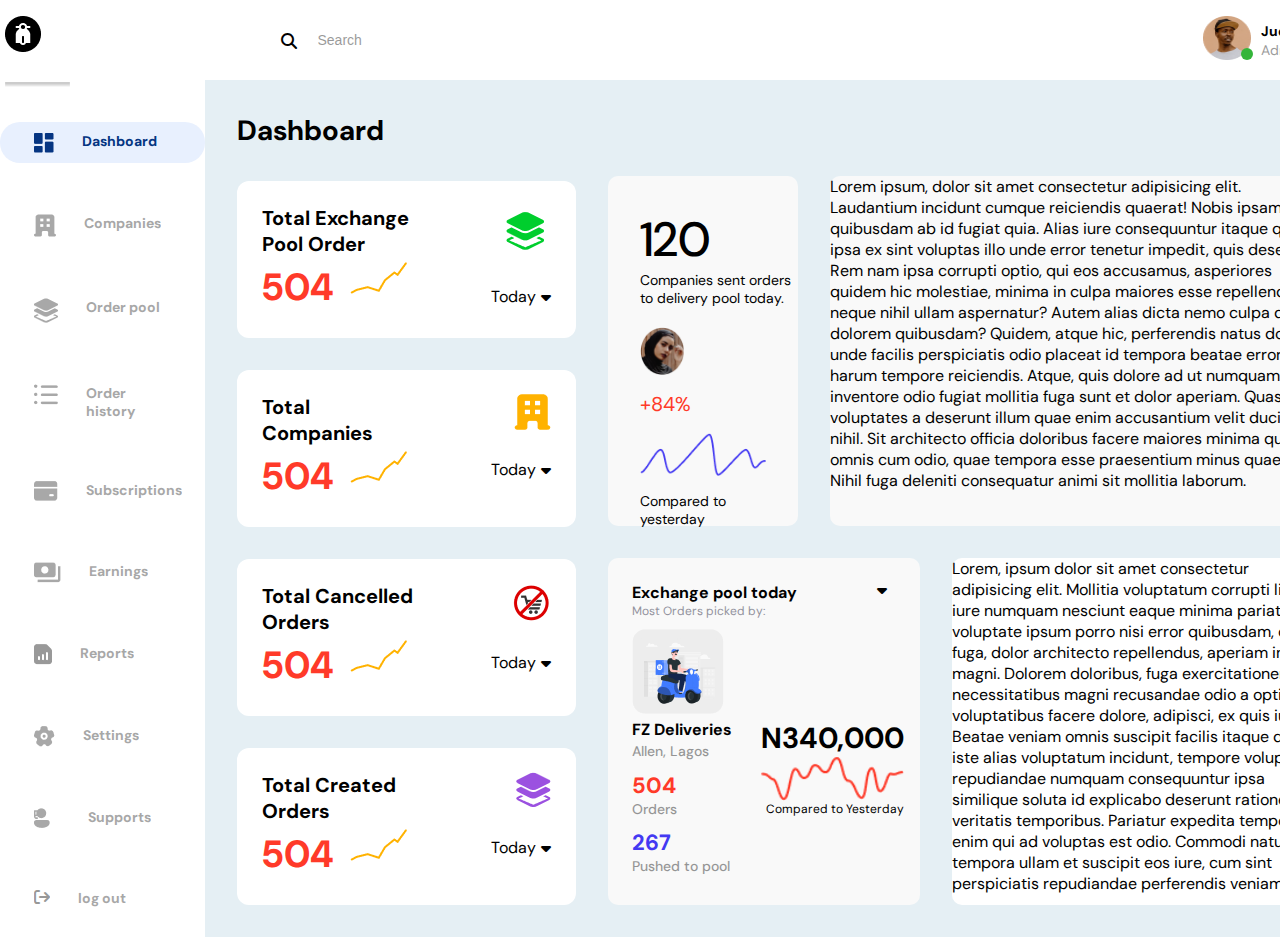
==== dashboard.html @ c1698dd9 "dms app" ====
<!DOCTYPE html>
<html lang="en">
  <head>
    <meta charset="UTF-8" />
    <meta name="viewport" content="width=device-width, initial-scale=1.0" />
    <title>Dashboard</title>
    <link
      href="https://fonts.googleapis.com/css2?family=DM+Sans:opsz,wght@9..40,100;9..40,200;9..40,300;9..40,400;9..40,500;9..40,600;9..40,700;9..40,800;9..40,900;9..40,1000&display=swap"
      rel="stylesheet"
    />
    <link
      rel="stylesheet"
      href="https://cdnjs.cloudflare.com/ajax/libs/font-awesome/6.4.2/css/all.min.css"
    />
    <link rel="stylesheet" href="./dashboard.css" />
  </head>
  <body>
    <!-- NAVIGATION SECTION  -->
    <nav class="nav-container">
      <img src="./images/Logo.png" alt="Dms" class="logo" />
      <img src="./images/Dashboard line.png" alt="" class="line" />
      <section>
        <span style="background-color: #e8f0fe">
          <img src="./images/Dashboard icon.png" alt="" />
          <a href="" style="color: #053582; opacity: 1">Dashboard</a>
        </span>
        <span>
          <img src="./images/Companies Icon.png" alt="" />
          <a href="">Companies</a>
        </span>
        <span>
          <img src="./images/order pool icon.png" alt="" />
          <a href="">Order pool</a>
        </span>
        <span>
          <img src="./images/order history.png" alt="" />
          <a href="">Order history</a>
        </span>
        <span>
          <img src="./images/subscription icon.png" alt="" />
          <a href="">Subscriptions</a>
        </span>
        <span>
          <img src="./images/earnings icon.png" alt="" />
          <a href="">Earnings</a>
        </span>
        <span>
          <img src="./images/reports icon.png" alt="" />
          <a href="">Reports</a>
        </span>
        <span>
          <img src="./images/settings icon.png" alt="" />
          <a href="">Settings</a>
        </span>
        <span>
          <img src="./images/supports icon.png" alt="" />
          <a href="">Supports</a>
        </span>
        <span>
          <div class="fa-solid fa-arrow-right-from-bracket"></div>
          <a href="./index.html">log out</a>
        </span>
      </section>
    </nav>
    <!-- NAVIGATION SECTION  -->

    <section class="work">
      <!-- SEARCH BAR -->
      <header class="search-container">
        <form class="search">
          <span class="fa-solid fa-magnifying-glass"></span>
          <input type="search" placeholder="Search" />
        </form>
        <section class="jude-adam">
          <main>
            <img src="./images/jude adam.png" alt="" />
            <span class="indicator"></span>
          </main>
          <div>
            <h2>Jude Adam</h2>
            <p>Admin</p>
          </div>
        </section>
      </header>
      <!-- SEARCH BAR -->

      <!-- DASHBOARD -->
      <main class="card-container">
        <section class="left-card-container">
          <h2 style="font-size: 28px; font-weight: 700">Dashboard</h2>
          <section class="left-card">
            <div class="TEPO">
              <h4>Total Exchange Pool Order</h4>
              <div>
                <h1>504</h1>
                <img src="./images/orange  graphline.png" alt="" />
              </div>
            </div>
            <div class="graph">
              <img src="./images/first card icon.png" alt="" />
              <div>
                <p>Today</p>
                <span class="fa-solid fa-caret-down"></span>
              </div>
            </div>
          </section>
          <section class="left-card">
            <div class="TEPO">
              <h4>Total Companies</h4>
              <div>
                <h1>504</h1>
                <img src="./images/orange  graphline.png" alt="" />
              </div>
            </div>
            <div class="graph">
              <img src="./images/Second card icon.png " alt="" />
              <div>
                <p>Today</p>
                <span class="fa-solid fa-caret-down"></span>
              </div>
            </div>
          </section>
          <section class="left-card">
            <div class="TEPO">
              <h4>Total Cancelled Orders</h4>
              <div>
                <h1>504</h1>
                <img src="./images/orange  graphline.png" alt="" />
              </div>
            </div>
            <div class="graph">
              <img src="./images/Third card icon.png" alt="" />
              <div>
                <p>Today</p>
                <span class="fa-solid fa-caret-down"></span>
              </div>
            </div>
          </section>
          <section class="left-card">
            <div class="TEPO">
              <h4>Total Created Orders</h4>
              <div>
                <h1>504</h1>
                <img src="./images/orange  graphline.png" alt="" />
              </div>
            </div>
            <div class="graph">
              <img src="./images/Fourth card icon.png" alt="" />
              <div>
                <p>Today</p>
                <span class="fa-solid fa-caret-down"></span>
              </div>
            </div>
          </section>
        </section>
        <section class="right-card-container">
          <section class="top-right-card-container">
            <section class="top-right-card-1">
              <div>
                <h1>120</h1>
                <p class="f-text">
                  Companies sent orders to delivery pool today.
                </p>
              </div>
              <img src="./images/hijabi girl.png" alt="" class="pic" />
              <a href="" class="percentage">+84%</a>
              <img src="./images/blue graph line.png" alt="" />
              <p class="l-text">Compared to yesterday</p>
            </section>
            <section class="top-right-card-2">
              Lorem ipsum, dolor sit amet consectetur adipisicing elit.
              Laudantium incidunt cumque reiciendis quaerat! Nobis ipsam
              quibusdam ab id fugiat quia. Alias iure consequuntur itaque quos,
              ipsa ex sint voluptas illo unde error tenetur impedit, quis
              deserunt. Rem nam ipsa corrupti optio, qui eos accusamus,
              asperiores quidem hic molestiae, minima in culpa maiores esse
              repellendus neque nihil ullam aspernatur? Autem alias dicta nemo
              culpa quae dolorem quibusdam? Quidem, atque hic, perferendis natus
              dolore unde facilis perspiciatis odio placeat id tempora beatae
              error harum tempore reiciendis. Atque, quis dolore ad ut numquam
              inventore odio fugiat mollitia fuga sunt et dolor aperiam. Quasi
              voluptates a deserunt illum quae enim accusantium velit ducimus
              nihil. Sit architecto officia doloribus facere maiores minima quo,
              omnis cum odio, quae tempora esse praesentium minus quaerat. Nihil
              fuga deleniti consequatur animi sit mollitia laborum.
            </section>
          </section>
          <main class="bottom-right-card-container">
            <section class="bottom-right-card-1">
              <div class="first-part">
                <div>
                  <h3>Exchange pool today</h3>
                  <p>Most Orders picked by:</p>
                </div>
                <span class="fa-solid fa-caret-down"></span>
              </div>
              <div class="second-part">
                <img src="./images/bike man.png" alt="" />
                <h3>FZ Deliveries</h3>
                <small>Allen, Lagos</small>
              </div>
              <div class="third-part">
                <h1>504</h1>
                <p>Orders</p>
              </div>
              <div class="fourth-part">
                <h1>267</h1>
                <p>Pushed to pool</p>
              </div>
              <div class="fifth-part">
                <h1>N340,000</h1>
                <img src="./images/red graphline.png" alt="">
                <p>Compared to Yesterday</p>
              </div>
            </section>
            <section class="bottom-right-card-2">
              Lorem, ipsum dolor sit amet consectetur adipisicing elit. Mollitia
              voluptatum corrupti libero iure numquam nesciunt eaque minima
              pariatur odit voluptate ipsum porro nisi error quibusdam, quasi
              fuga, dolor architecto repellendus, aperiam impedit magni. Dolorem
              doloribus, fuga exercitationem necessitatibus magni recusandae
              odio a optio nam voluptatibus facere dolore, adipisci, ex quis
              iusto? Beatae veniam omnis suscipit facilis itaque dolor iste
              alias voluptatum incidunt, tempore voluptatem repudiandae numquam
              consequuntur ipsa similique soluta id explicabo deserunt ratione
              veritatis temporibus. Pariatur expedita tempore enim qui ad
              voluptas est odio. Commodi natus tempora ullam et suscipit eos
              iure, cum sint perspiciatis repudiandae perferendis veniam vero?
            </section>
          </main>
        </section>
        <!-- DASHBOARD -->
      </main>
    </section>
  </body>
</html>
---- dashboard.css ----
* {
  margin: 0;
  padding: 0;
  box-sizing: border-box;
}
body {
  background: #e5eff4;
  display: flex;
  font-family: "DM Sans", sans-serif;
}
a {
  text-decoration: none;
  color: inherit;
}
.nav-container {
  display: flex;
  flex-direction: column;
flex: 20%; 
  /* height: 100vh; */
  gap: 30px;
  background-color: #fff;
  position: sticky;
  top: 0;
}
.nav-container div{
  color: #000;
  opacity: .4;
}
.logo {
  width: 36px;
  height: 36px;
  margin-left: 5px;
  margin-top: 1rem;
}
.line {
  width: 70px;
  height: 10px;
  padding-left: 5px;
}
.nav-container section {
  display: flex;
  flex-direction: column;
  display: flex;
  width: 205px;
  height: 691.877px;
  flex-direction: column;
  align-items: flex-start;
  gap: 41px;
}
.nav-container span {
  display: flex;
  width: 205px;
  padding: 10px 34px;
  align-items: flex-start;
  gap: 28px;
  border-radius: 20.028px;
}
.nav-container a {
  display: flex;
  align-items: center;
  font-size: 14px;
  font-weight: 700;
  opacity: 0.4;
  color: #252525;
}
.work {
  display: flex;
  flex: 80%;
  flex-direction: column;
}
.search-container {
  background-color: #fff;
  display: flex;
  /* width: 1403px; */
  padding: 14px 14px 14px 37px;
  align-items: center;
  gap: 670px;
  height: 80px;
  position: sticky;
  top: 0;
}
.search {
  display: flex;
  width: 291px;
  justify-content: center;
  align-items: center;
  gap: 13px;
}
.search span {
  width: 24px;
  height: 24px;
  color: #000000;
  margin-top: 10px;
}
.search input {
  border: none;
}
::placeholder {
  font-size: 14px;
  font-weight: 400;
  color: #000;
  opacity: 0.4;
}
.jude-adam img {
  width: 48px;
  height: 44px;
}
.jude-adam {
  display: flex;
  width: 135px;
  align-items: center;
  gap: 10px;
  position: relative;
}
.indicator {
  border-radius: 50%;
  background-color: #34b53a;
  width: 12px;
  height: 12px;
position: absolute;
right: 5.3rem;
top: 2rem;
}
.jude-adam div {
  display: flex;
  width: 77px;
  flex-direction: column;
  align-items: flex-start;
  gap: 1px;
}
.jude-adam h2 {
  font-size: 14px;
  font-weight: 700;
  color: #000;
}
.jude-adam p {
  font-size: 14px;
  font-weight: 400;
  color: #000;
  opacity: 0.4;
}
.card-container {
  padding: 2rem;
  display: flex;
  gap: 2rem;
}

.left-card-container {
  display: flex;
  flex-direction: column;
  gap: 2rem;
  flex: 20%;
}
.left-card {
  background-color: #fff;
  border-radius: 12px;
  display: flex;
  height: 157px;
  padding: 24px 25px;
  align-items: flex-start;
  gap: 77px;
}
.TEPO {
  display: flex;
  width: 152px;
  flex-direction: column;
  align-items: flex-start;
  gap: 5px;
}
.TEPO h4 {
  font-size: 20px;
  font-weight: 700;
}
.TEPO div {
  display: flex;
  width: 145px;
  height: 49px;
  flex-direction: row;
  align-items: flex-start;
  gap: 4px;
}
.TEPO h1 {
  width: 84px;
  font-size: 38px;
  font-weight: 700;
  color: #ff3a29;
}
.graph {
  display: flex;
  flex-direction: column;
  align-items: flex-end;
  gap: 29px;
}
.graph div {
  display: flex;
  align-items: center;
  gap: 5px;
}
.right-card-container {
  flex: 80%;
  display: flex;
  flex-direction: column;
  gap: 2rem;
  margin-top: 4rem;
}
.top-right-card-container {
  display: flex;
  flex-direction: row;
  gap: 2rem;
}
.top-right-card-1 {
  width: 190px;
  height: 350px;
  display: flex;
  flex-direction: column;
  border-radius: 10px;
  background-color: #f9f9f9;
  padding: 2rem;
  gap: 1rem;

}
.top-right-card-1 h1 {
  font-size: 48px;
  font-weight: 500;
}
.f-text {
  width: 152px;
  height: 40px;
  font-size: 14px;
  font-weight: 400;
}
.l-text {
  width: 154px;
  height: 21.688px;
  font-size: 14px;
  font-weight: 400;
}
.pic {
  width: 44px;
  height: 47.712px;
}
.percentage {
  font-size: 20px;
  font-weight: 400;
  color: #ff3a29;
  width: 52px;
  height: 28.194px;
}
.top-right-card-2 {
  background-color: #f9f9f9;
  width: 500px;
  height: 350px;
  border-radius: 10px;
}
.bottom-right-card-container{
display: flex;
gap: 2rem;
}
.bottom-right-card-1{
  display: flex;
  flex-direction: column;
flex: 45%;
gap: 10px;
border-radius: 10px;
  background: #F9F9F9;
  height: 347px;
  padding: 1.5rem;
  position: relative;
}
.bottom-right-card-2{
flex: 55%;
border-radius: 10px;
background-color: #fff;
}
.first-part{
  display: flex;
  flex-direction: row;
  justify-content: flex-start;
  gap: 5rem;
}
.first-part div{
display: flex;
flex-direction: column;
}
.first-part h3{
  color:#000;
    font-size: 16px;
    font-weight: 700;
}
.first-part p{
  color:#92929D;
    font-size: 12px;
    font-weight: 400;
}
.second-part h3{
color:#000;
  font-size: 16px;
  font-weight: 700;
}
.second-part small{
color:#000;
  font-size: 14px;
  font-weight: 500;
  opacity: 0.4;
}
.third-part h1{
color: #FF3A29;
  font-size: 22px;
  font-weight: 700;
}
.third-part p{
color: #000;
  font-size: 14px;
  font-weight: 500;
opacity: 0.4;
}
.fourth-part h1{
color:#4339F2;
  font-size: 22px;
  font-weight: 700;
}
.fourth-part p{
color:#000;
  font-size: 14px;
  font-weight: 500;
  opacity: 0.4;
}
.fifth-part{
  display: flex;
  flex-direction: column;
position: absolute;
bottom: 5.5rem;
right: 1rem;
}
.fifth-part h1{
color: #000;
  font-size: 29px;
  font-weight: 700;
}
.fifth-part p{
color: #000;
  text-align: right;
  font-size: 12px;
  font-weight: 400;
}

@media (max-width:j) {
  
}
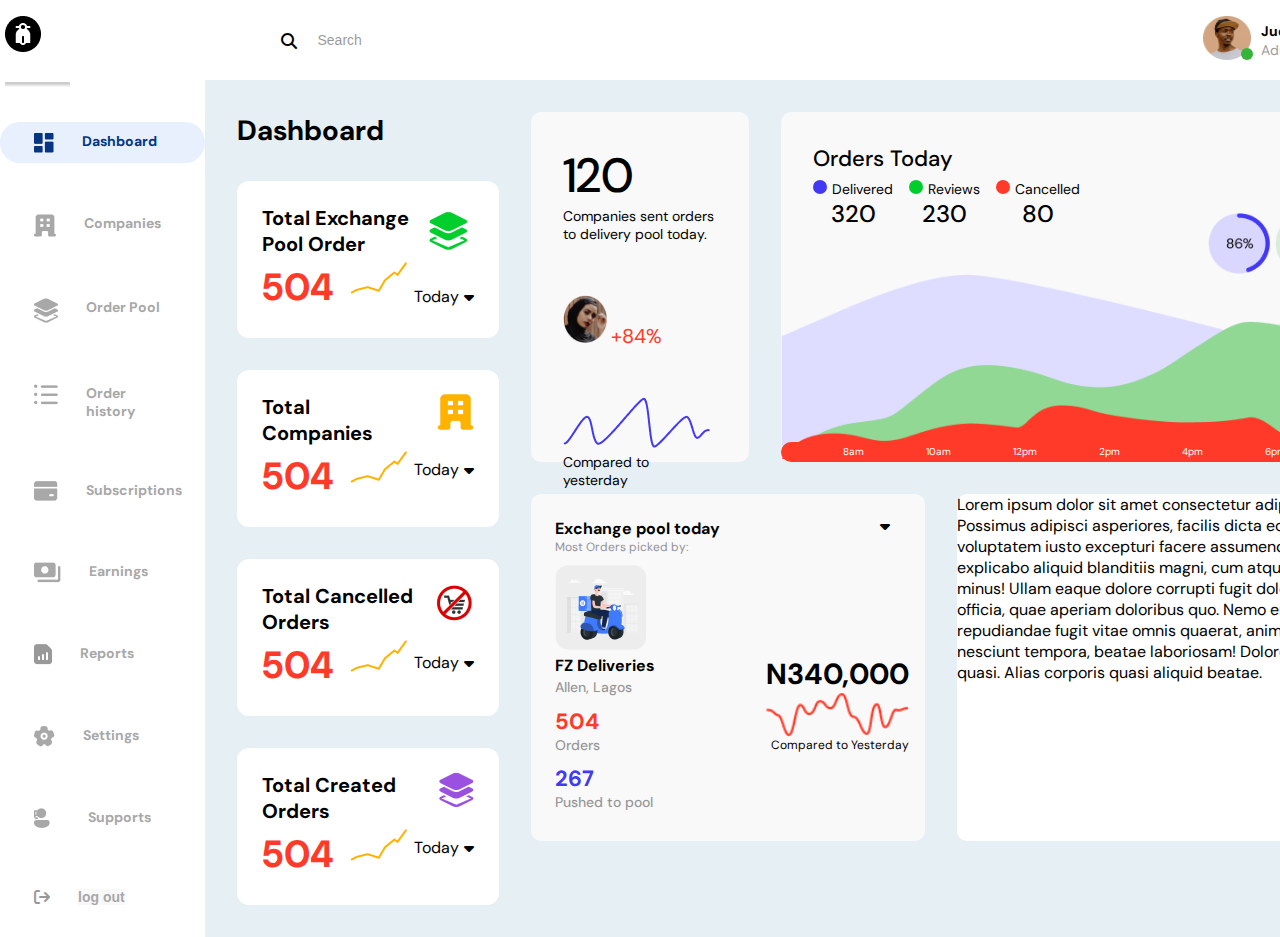
==== commit 6ef40c64: "dashboard responsiveness" ====
--- a/dashboard.html
+++ b/dashboard.html
@@ -19,7 +19,7 @@
     <nav class="nav-container">
       <img src="./images/Logo.png" alt="Dms" class="logo" />
       <img src="./images/Dashboard line.png" alt="" class="line" />
-      <section>
+      <section class="sidebar">
         <span style="background-color: #e8f0fe">
           <img src="./images/Dashboard icon.png" alt="" />
           <a href="" style="color: #053582; opacity: 1">Dashboard</a>
@@ -30,7 +30,7 @@
         </span>
         <span>
           <img src="./images/order pool icon.png" alt="" />
-          <a href="">Order pool</a>
+          <a href="">Order Pool</a>
         </span>
         <span>
           <img src="./images/order history.png" alt="" />
@@ -58,7 +58,7 @@
         </span>
         <span>
           <div class="fa-solid fa-arrow-right-from-bracket"></div>
-          <a href="./index.html">log out</a>
+          <button type="button" id="logout">log out</button>
         </span>
       </section>
     </nav>
@@ -85,6 +85,7 @@
       <!-- SEARCH BAR -->
 
       <!-- DASHBOARD -->
+
       <main class="card-container">
         <section class="left-card-container">
           <h2 style="font-size: 28px; font-weight: 700">Dashboard</h2>
@@ -162,29 +163,92 @@
                   Companies sent orders to delivery pool today.
                 </p>
               </div>
-              <img src="./images/hijabi girl.png" alt="" class="pic" />
-              <a href="" class="percentage">+84%</a>
-              <img src="./images/blue graph line.png" alt="" />
-              <p class="l-text">Compared to yesterday</p>
+
+              <div>
+                <img src="./images/hijabi girl.png" alt="" class="pic" />
+                <a href="" class="percentage">+84%</a>
+              </div>
+              <div>
+                <img
+                  class="bluegraph"
+                  src="./images/blue graph line.png"
+                  alt=""
+                />
+                <p class="l-text">Compared to yesterday</p>
+              </div>
             </section>
             <section class="top-right-card-2">
-              Lorem ipsum, dolor sit amet consectetur adipisicing elit.
-              Laudantium incidunt cumque reiciendis quaerat! Nobis ipsam
-              quibusdam ab id fugiat quia. Alias iure consequuntur itaque quos,
-              ipsa ex sint voluptas illo unde error tenetur impedit, quis
-              deserunt. Rem nam ipsa corrupti optio, qui eos accusamus,
-              asperiores quidem hic molestiae, minima in culpa maiores esse
-              repellendus neque nihil ullam aspernatur? Autem alias dicta nemo
-              culpa quae dolorem quibusdam? Quidem, atque hic, perferendis natus
-              dolore unde facilis perspiciatis odio placeat id tempora beatae
-              error harum tempore reiciendis. Atque, quis dolore ad ut numquam
-              inventore odio fugiat mollitia fuga sunt et dolor aperiam. Quasi
-              voluptates a deserunt illum quae enim accusantium velit ducimus
-              nihil. Sit architecto officia doloribus facere maiores minima quo,
-              omnis cum odio, quae tempora esse praesentium minus quaerat. Nihil
-              fuga deleniti consequatur animi sit mollitia laborum.
-            </section>
-          </section>
+              <section class="trc2-content">
+                <section class="top-trc">
+                  <section class="top-left-trc">
+                    <h2>Orders Today</h2>
+                    <div class="tn">
+                      <div class="tn-child">
+                        <span class="cc">
+                          <span class="round1"></span>
+                          <p>Delivered</p>
+                        </span>
+                        <h2>320</h2>
+                      </div>
+                      <div class="tn-child">
+                        <span class="cc">
+                          <span class="round2"></span>
+                          <p>Reviews</p>
+                        </span>
+                        <h2>230</h2>
+                      </div>
+                      <div class="tn-child">
+                        <span class="cc">
+                          <span class="round3"></span>
+                          <p>Cancelled</p>
+                        </span>
+                        <h2>80</h2>
+                      </div>
+                    </div>
+                  </section>
+                  <section class="top-right-trc">
+                    <div>
+                      <p>Daily</p>
+                      <span class="fa-solid fa-caret-down"> </span>
+                    </div>
+                    <div class="images">
+                      <img src="./images/percentage circle1.png " alt="" />
+                      <img src="./images/percentage circle2.png " alt="" />
+                      <img src="./images/percentage circle3.png " alt="" />
+                    </div>
+                  </section>
+                </section>
+
+                <section class="bottom-trc">
+                  <img src="./images/graph hills.png" alt="" />
+                  <ul class="time">
+                    <ol>
+                      8am
+                    </ol>
+                    <ol>
+                      10am
+                    </ol>
+                    <ol>
+                      12pm
+                    </ol>
+                    <ol>
+                      2pm
+                    </ol>
+                    <ol>
+                      4pm
+                    </ol>
+                    <ol>
+                      6pm
+                    </ol>
+                    <ol>
+                      8pm
+                    </ol>
+                  </ul>
+                </section>
+              </section>
+            </section>
+          </section>
+
           <main class="bottom-right-card-container">
             <section class="bottom-right-card-1">
               <div class="first-part">
@@ -209,28 +273,26 @@
               </div>
               <div class="fifth-part">
                 <h1>N340,000</h1>
-                <img src="./images/red graphline.png" alt="">
+                <img src="./images/red graphline.png" alt="" />
                 <p>Compared to Yesterday</p>
               </div>
             </section>
             <section class="bottom-right-card-2">
-              Lorem, ipsum dolor sit amet consectetur adipisicing elit. Mollitia
-              voluptatum corrupti libero iure numquam nesciunt eaque minima
-              pariatur odit voluptate ipsum porro nisi error quibusdam, quasi
-              fuga, dolor architecto repellendus, aperiam impedit magni. Dolorem
-              doloribus, fuga exercitationem necessitatibus magni recusandae
-              odio a optio nam voluptatibus facere dolore, adipisci, ex quis
-              iusto? Beatae veniam omnis suscipit facilis itaque dolor iste
-              alias voluptatum incidunt, tempore voluptatem repudiandae numquam
-              consequuntur ipsa similique soluta id explicabo deserunt ratione
-              veritatis temporibus. Pariatur expedita tempore enim qui ad
-              voluptas est odio. Commodi natus tempora ullam et suscipit eos
-              iure, cum sint perspiciatis repudiandae perferendis veniam vero?
+              Lorem ipsum dolor sit amet consectetur adipisicing elit. Possimus
+              adipisci asperiores, facilis dicta eos nulla mollitia voluptatem
+              iusto excepturi facere assumenda aperiam error explicabo aliquid
+              blanditiis magni, cum atque vero ipsa! Culpa, minus! Ullam eaque
+              dolore corrupti fugit dolorum aliquam id officia, quae aperiam
+              doloribus quo. Nemo enim impedit repudiandae fugit vitae omnis
+              quaerat, animi mollitia nostrum nesciunt tempora, beatae
+              laboriosam! Dolorem mollitia soluta quasi. Alias corporis quasi
+              aliquid beatae.
             </section>
           </main>
         </section>
         <!-- DASHBOARD -->
       </main>
     </section>
+    <script src="./dashboard.js"></script>
   </body>
 </html>
--- a/dashboard.css
+++ b/dashboard.css
@@ -15,16 +15,16 @@
 .nav-container {
   display: flex;
   flex-direction: column;
-flex: 20%; 
+  flex: 20%;
   /* height: 100vh; */
   gap: 30px;
   background-color: #fff;
   position: sticky;
   top: 0;
 }
-.nav-container div{
-  color: #000;
-  opacity: .4;
+.nav-container div {
+  color: #000;
+  opacity: 0.4;
 }
 .logo {
   width: 36px;
@@ -37,14 +37,12 @@
   height: 10px;
   padding-left: 5px;
 }
-.nav-container section {
-  display: flex;
-  flex-direction: column;
-  display: flex;
+.sidebar {
+  display: flex;
+  flex-direction: column;
   width: 205px;
-  height: 691.877px;
-  flex-direction: column;
-  align-items: flex-start;
+  height: auto;
+  /* align-items: ; */
   gap: 41px;
 }
 .nav-container span {
@@ -55,13 +53,15 @@
   gap: 28px;
   border-radius: 20.028px;
 }
-.nav-container a {
+.nav-container a,
+button {
   display: flex;
   align-items: center;
   font-size: 14px;
   font-weight: 700;
   opacity: 0.4;
   color: #252525;
+  border: none;
 }
 .work {
   display: flex;
@@ -117,9 +117,9 @@
   background-color: #34b53a;
   width: 12px;
   height: 12px;
-position: absolute;
-right: 5.3rem;
-top: 2rem;
+  position: absolute;
+  right: 5.3rem;
+  top: 2rem;
 }
 .jude-adam div {
   display: flex;
@@ -158,7 +158,8 @@
   height: 157px;
   padding: 24px 25px;
   align-items: flex-start;
-  gap: 77px;
+  /* gap: 77px; */
+  justify-content: space-between;
 }
 .TEPO {
   display: flex;
@@ -201,7 +202,7 @@
   display: flex;
   flex-direction: column;
   gap: 2rem;
-  margin-top: 4rem;
+  
 }
 .top-right-card-container {
   display: flex;
@@ -209,15 +210,15 @@
   gap: 2rem;
 }
 .top-right-card-1 {
-  width: 190px;
+  /* width: 190px; */
+  flex: 20%;
   height: 350px;
   display: flex;
   flex-direction: column;
   border-radius: 10px;
   background-color: #f9f9f9;
   padding: 2rem;
-  gap: 1rem;
-
+  gap: 3rem;
 }
 .top-right-card-1 h1 {
   font-size: 48px;
@@ -248,102 +249,336 @@
 }
 .top-right-card-2 {
   background-color: #f9f9f9;
-  width: 500px;
+  flex: 80%;
+  /* width: 650px;/ */
   height: 350px;
   border-radius: 10px;
-}
-.bottom-right-card-container{
-display: flex;
-gap: 2rem;
-}
-.bottom-right-card-1{
-  display: flex;
-  flex-direction: column;
-flex: 45%;
-gap: 10px;
-border-radius: 10px;
-  background: #F9F9F9;
+  position: relative;
+   display: flex;
+  flex-direction: column;
+}
+/* .trc2-content {
+ 
+} */
+.top-trc {
+  display: flex;
+  gap: 8rem;
+  padding-left: 2rem;
+  padding-right: 2rem;
+  padding-top: 2rem;
+  padding-bottom: 0;
+}
+.top-left-trc {
+  display: flex;
+  flex-direction: column;
+  gap: 7px;
+}
+.top-left-trc h2 {
+  font-size: 22px;
+  font-weight: 500;
+}
+.tn {
+  display: flex;
+  gap: 1rem;
+}
+.tn-child {
+  display: flex;
+  flex-direction: column;
+  justify-content: center;
+  align-items: center;
+  text-align: center;
+}
+.tn-child h2 {
+  font-size: 24px;
+  font-weight: 500;
+}
+.cc {
+  display: flex;
+  gap: 5px;
+}
+.cc p {
+  font-size: 14px;
+}
+.round1 {
+  border-radius: 50%;
+  background-color: #4339f2;
+  width: 14px;
+  height: 14px;
+}
+.round2 {
+  background-color: #00ce2d;
+  width: 14px;
+  height: 14px;
+  border-radius: 50%;
+}
+.round3 {
+  background-color: #ff3a29;
+  width: 14px;
+  height: 14px;
+  border-radius: 50%;
+}
+
+.top-right-trc {
+  display: flex;
+  justify-content: flex-end;
+  align-items: flex-end;
+  text-align: right;
+  flex-direction: column;
+  gap: 3rem;
+}
+.top-right-trc div {
+  display: flex;
+
+  gap: 5px;
+}
+.images {
+  display: flex;
+  gap: 1rem;
+}
+.images img {
+  width: 62px;
+  height: 61px;
+}
+.bottom-trc img {
+  width: 650px;
+  height: 185px;
+}
+.time {
+  background-color: #ff3a29;
+  color: #ffffff;
+  display: flex;
+  justify-content: space-evenly;
+  font-size: 10px;
+  font-weight: 400;
+  line-height: 20px;
+  text-align: left;
+  border-radius: 10px;
+  position: absolute;
+  bottom: 0px;
+  width: 650px;
+}
+.bottom-right-card-container {
+  display: flex;
+
+  gap: 2rem;
+}
+.bottom-right-card-1 {
+  display: flex;
+  flex-direction: column;
+  flex: 45%;
+  gap: 10px;
+  border-radius: 10px;
+  background: #f9f9f9;
   height: 347px;
   padding: 1.5rem;
   position: relative;
 }
-.bottom-right-card-2{
-flex: 55%;
-border-radius: 10px;
-background-color: #fff;
-}
-.first-part{
+.bottom-right-card-2 {
+  flex: 55%;
+  border-radius: 10px;
+  background-color: #fff;
+}
+.first-part {
   display: flex;
   flex-direction: row;
   justify-content: flex-start;
-  gap: 5rem;
-}
-.first-part div{
-display: flex;
-flex-direction: column;
-}
-.first-part h3{
-  color:#000;
-    font-size: 16px;
-    font-weight: 700;
-}
-.first-part p{
-  color:#92929D;
-    font-size: 12px;
-    font-weight: 400;
-}
-.second-part h3{
-color:#000;
+  gap: 10rem;
+}
+.first-part div {
+  display: flex;
+  flex-direction: column;
+}
+.first-part h3 {
+  color: #000;
   font-size: 16px;
   font-weight: 700;
 }
-.second-part small{
-color:#000;
+.first-part p {
+  color: #92929d;
+  font-size: 12px;
+  font-weight: 400;
+}
+.second-part h3 {
+  color: #000;
+  font-size: 16px;
+  font-weight: 700;
+}
+.second-part small {
+  color: #000;
   font-size: 14px;
   font-weight: 500;
   opacity: 0.4;
 }
-.third-part h1{
-color: #FF3A29;
+.third-part h1 {
+  color: #ff3a29;
   font-size: 22px;
   font-weight: 700;
 }
-.third-part p{
-color: #000;
+.third-part p {
+  color: #000;
   font-size: 14px;
   font-weight: 500;
-opacity: 0.4;
-}
-.fourth-part h1{
-color:#4339F2;
+  opacity: 0.4;
+}
+.fourth-part h1 {
+  color: #4339f2;
   font-size: 22px;
   font-weight: 700;
 }
-.fourth-part p{
-color:#000;
+.fourth-part p {
+  color: #000;
   font-size: 14px;
   font-weight: 500;
   opacity: 0.4;
 }
-.fifth-part{
-  display: flex;
-  flex-direction: column;
-position: absolute;
-bottom: 5.5rem;
-right: 1rem;
-}
-.fifth-part h1{
-color: #000;
+.fifth-part {
+  display: flex;
+  flex-direction: column;
+  position: absolute;
+  bottom: 5.5rem;
+  right: 1rem;
+}
+.fifth-part h1 {
+  color: #000;
   font-size: 29px;
   font-weight: 700;
 }
-.fifth-part p{
-color: #000;
+.fifth-part p {
+  color: #000;
   text-align: right;
   font-size: 12px;
   font-weight: 400;
 }
 
-@media (max-width:j) {
-  
-}
+@media (max-width: 1052px) {
+  .nav-container a,
+  button {
+    display: none;
+  }
+
+  .nav-container {
+    flex: 7%;
+  }
+  .work {
+    flex: 93%;
+  }
+  .nav-container section {
+    width: 70px;
+    height: auto;
+    align-items: flex-start;
+  }
+  .nav-container span {
+    width: 70px;
+    padding: 10px 24px;
+    align-items: center;
+  }
+}
+@media (max-width: 960px) {
+  .sidebar{
+    gap: 73px;
+  }
+  .right-card-container {
+    flex: 50%;
+  margin-top: 4rem;
+
+  }
+  .left-card-container {
+    flex: 50%;
+    gap: 4rem;
+  }
+  .left-card {
+    height: 190px;
+  }
+  .TEPO {
+    gap: 4rem;
+  }
+  .graph {
+    gap: 4rem;
+  }
+  .TEPO h4 {
+    width: max-content;
+  }
+  .top-right-card-container {
+    flex-direction: column;
+  }
+  .bottom-right-card-container {
+    flex-direction: column;
+  }
+  .top-right-card-1 {
+    margin-top: 2rem;
+    height: 190px;
+    /* width: 550px; */
+    flex-direction: row;
+    justify-content: center;
+    align-items: center;
+    /* text-align: center; */
+  }
+  .top-right-card-1 div {
+    display: flex;
+    flex-direction: column;
+    gap: 1rem;
+  }
+  .bluegraph {
+    width: 120px;
+    height: 50px;
+  }
+  .top-right-card-2 {
+    /* width: 550px; */
+    height: 270px;
+  }
+  .top-right-trc {
+    display: none;
+  }
+  .bottom-trc img {
+    width: 550px;
+    height: 150px;
+  }
+  .time {
+    width: 550px;
+    bottom: 5px;
+  }
+  .third-part {
+  position: absolute;
+  bottom: 9.7rem;
+  right: 1rem;
+}
+
+.fourth-part {
+  position: absolute;
+  bottom: 6.7rem;
+  right: 1rem;
+ 
+}
+.fourth-part h1 {
+  color: #4339f2;
+  font-size: 22px;
+  font-weight: 700;
+  text-align: right;
+}
+
+.fifth-part {
+  display: flex;
+  flex-direction: column;
+  position: absolute;
+  bottom: 1.3rem;
+  right: 1rem;
+}
+}
+
+@media (max-width: 680px) {
+ .card-container{
+  flex-direction: column;
+ }
+ .left-card-container {
+    gap: 2rem;
+  }
+    .top-right-card-1 {
+    margin-top: 0;
+    }
+    .card-container{
+      gap: 2rem;
+    }
+    .right-card-container{
+      margin-top: 0;
+    }
+}
